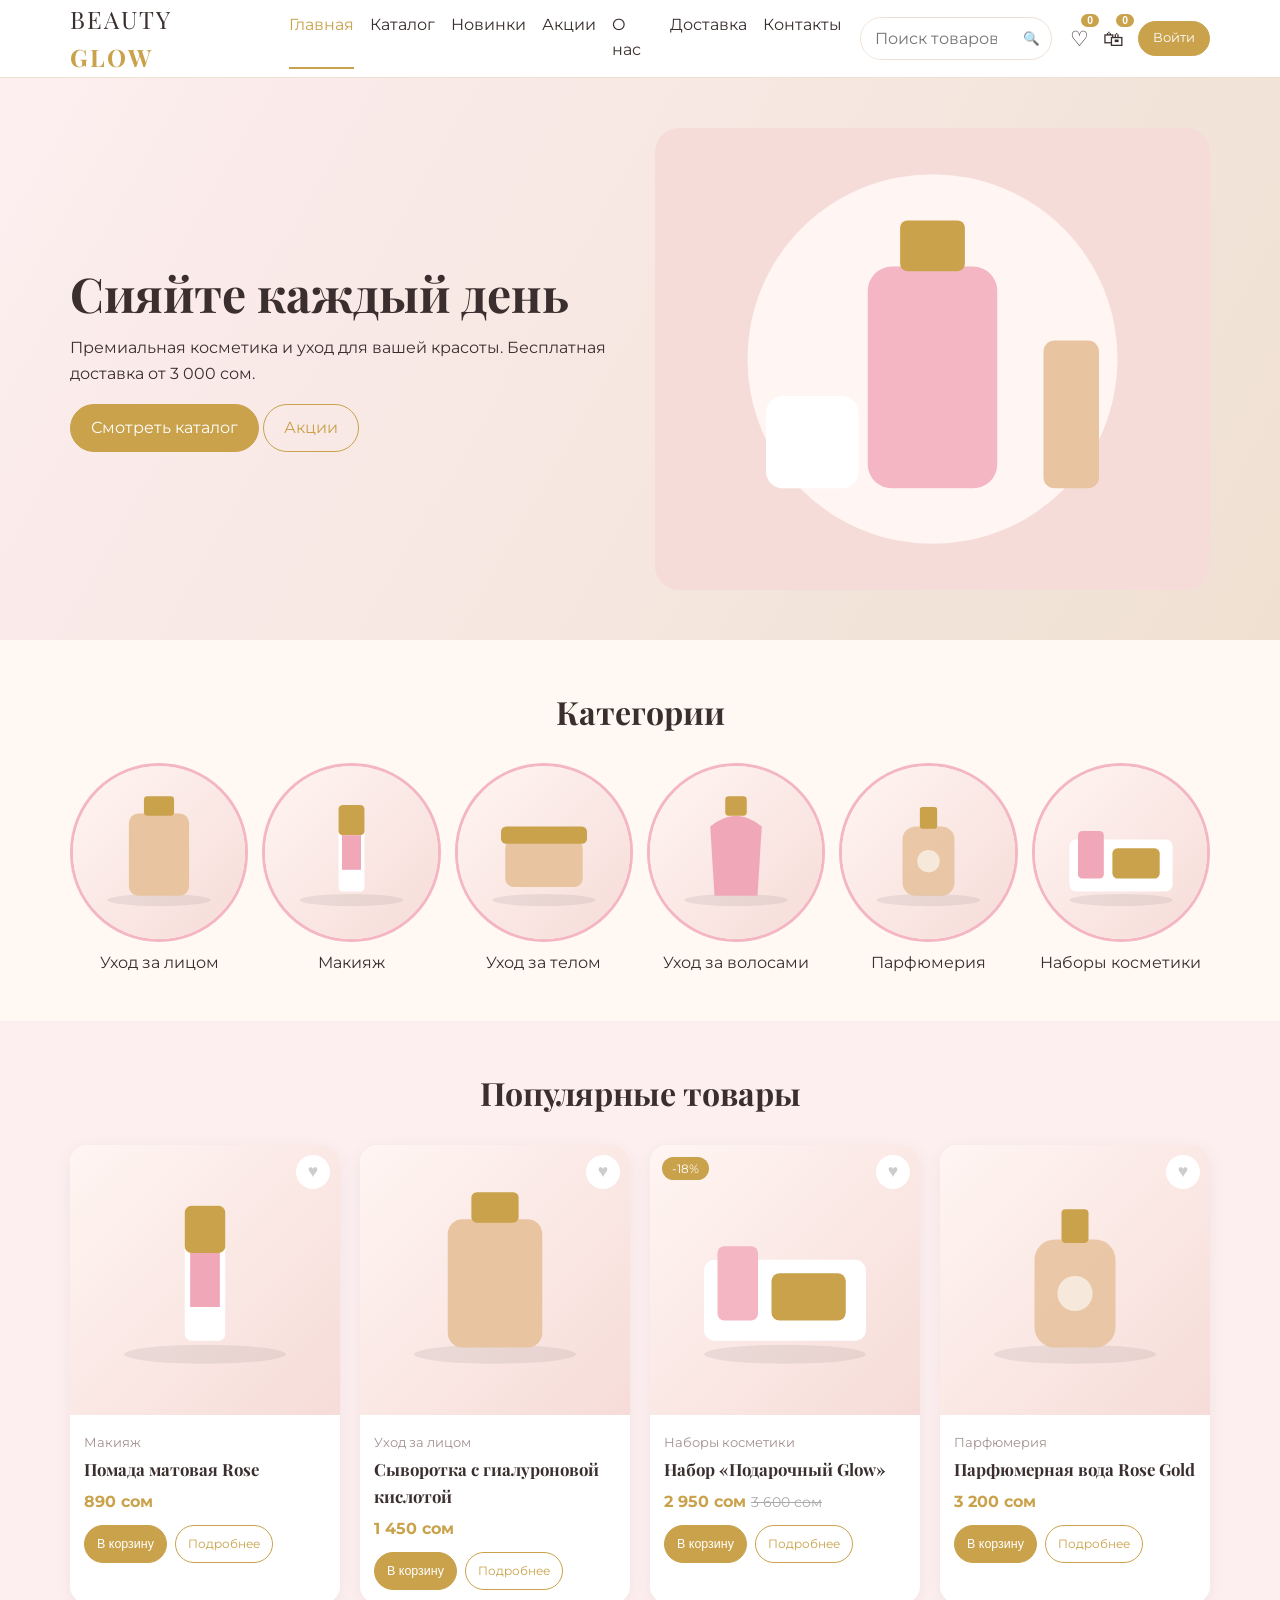
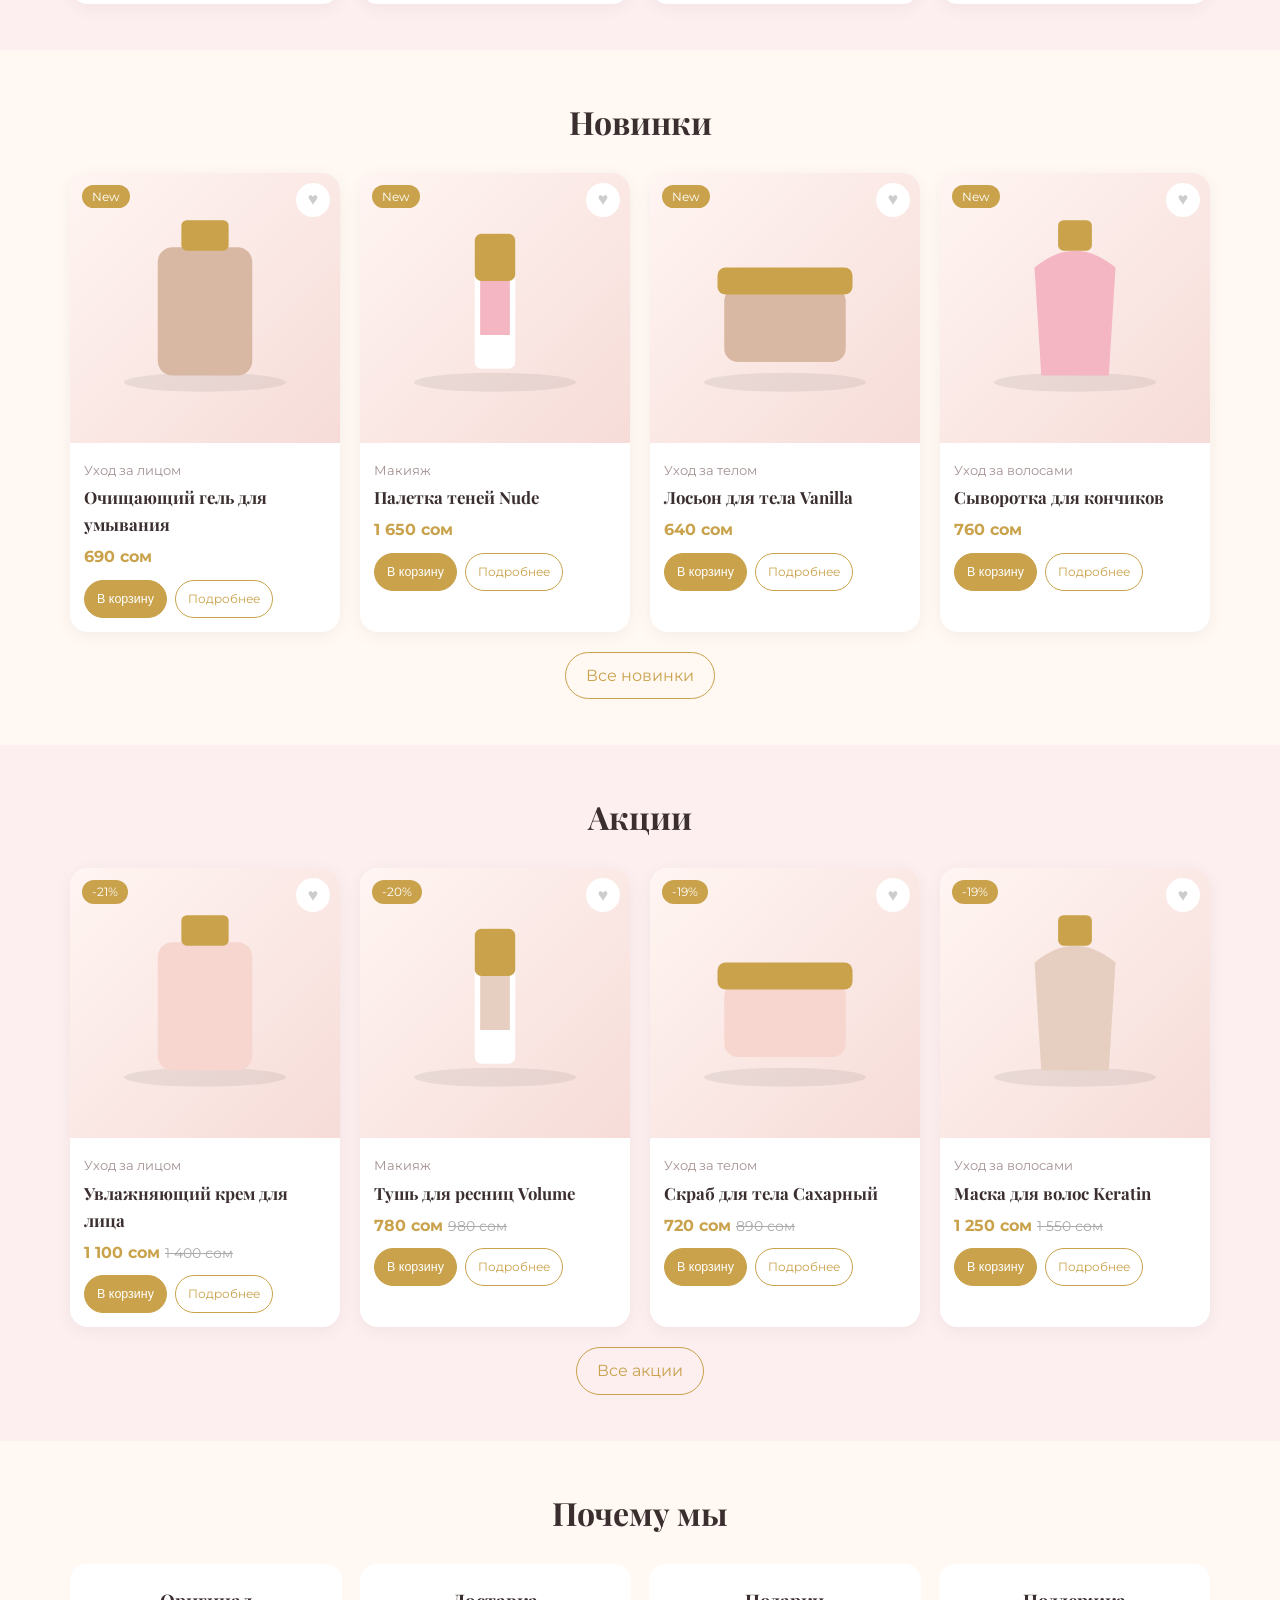
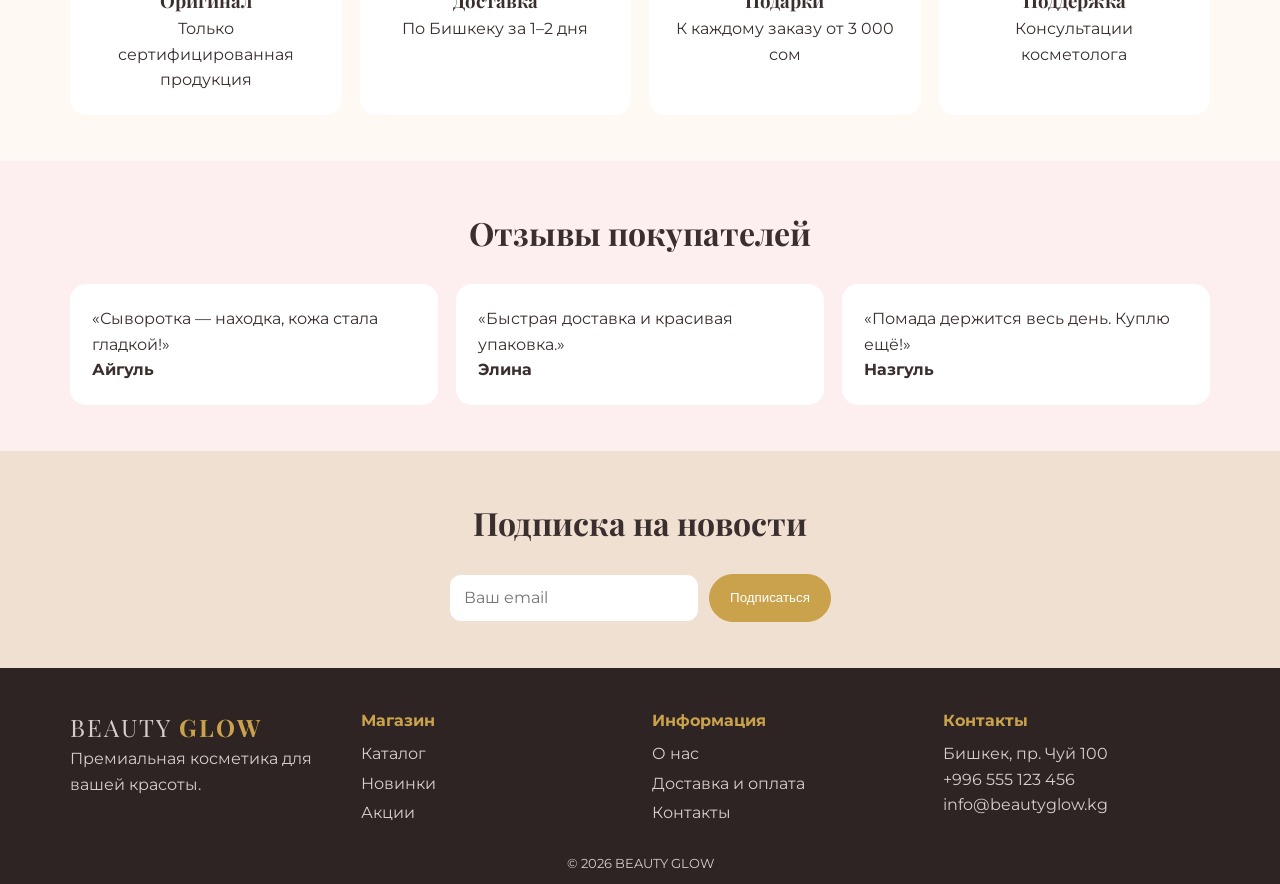
==== index.html @ 0f35cd44 "Initial project upload Co-authored-by: Copilot <223556219+Copilot@users.noreply.github.com>" ====
<!DOCTYPE html><html lang="ru"><head><meta charset="UTF-8"><meta name="viewport" content="width=device-width,initial-scale=1"><title>Главная — BEAUTY GLOW</title><link href="https://fonts.googleapis.com/css2?family=Montserrat:wght@400;600&family=Playfair+Display:wght@500;700&display=swap" rel="stylesheet"><link rel="stylesheet" href="css/style.css"></head><body data-mode=""><div id="hdr"></div><section class="hero"><div class="wrap"><div><h1>Сияйте каждый день</h1><p>Премиальная косметика и уход для вашей красоты. Бесплатная доставка от 3 000 сом.</p><a class="btn" href="catalog.html">Смотреть каталог</a> <a class="btn ghost" href="sale.html">Акции</a></div><img src="images/hero.svg" alt="Косметика BEAUTY GLOW"></div></section>
<section><div class="wrap"><h2>Категории</h2><div class="cats" id="h-cats"></div></div></section>
<section class="alt"><div class="wrap"><h2>Популярные товары</h2><div class="grid" id="h-pop"></div></div></section>
<section><div class="wrap"><h2>Новинки</h2><div class="grid" id="h-new"></div><p style="text-align:center;margin-top:20px"><a class="btn ghost" href="new.html">Все новинки</a></p></div></section>
<section class="alt"><div class="wrap"><h2>Акции</h2><div class="grid" id="h-sale"></div><p style="text-align:center;margin-top:20px"><a class="btn ghost" href="sale.html">Все акции</a></p></div></section>
<section><div class="wrap"><h2>Почему мы</h2><div class="perks"><div><h3>Оригинал</h3><p>Только сертифицированная продукция</p></div><div><h3>Доставка</h3><p>По Бишкеку за 1–2 дня</p></div><div><h3>Подарки</h3><p>К каждому заказу от 3 000 сом</p></div><div><h3>Поддержка</h3><p>Консультации косметолога</p></div></div></div></section>
<section class="alt"><div class="wrap"><h2>Отзывы покупателей</h2><div class="rev"><div><p>«Сыворотка — находка, кожа стала гладкой!»</p><b>Айгуль</b></div><div><p>«Быстрая доставка и красивая упаковка.»</p><b>Элина</b></div><div><p>«Помада держится весь день. Куплю ещё!»</p><b>Назгуль</b></div></div></div></section>
<section class="news"><div class="wrap"><h2>Подписка на новости</h2><form id="news"><input id="nemail" placeholder="Ваш email"><button class="btn">Подписаться</button></form></div></section><div id="ftr"></div><script src="js/products.js"></script><script src="js/main.js"></script></body></html>
---- css/style.css ----
:root{--p:#f4b6c2;--pl:#fdeef0;--m:#fff8f3;--b:#efe0d2;--g:#c9a24b;--t:#3a2e2e}
*{box-sizing:border-box;margin:0}body{font-family:Montserrat,Segoe UI,sans-serif;background:var(--m);color:var(--t);line-height:1.6}
h1,h2,h3,.logo{font-family:'Playfair Display',Georgia,serif}a{color:inherit;text-decoration:none}img{max-width:100%;display:block}
.wrap{max-width:1180px;margin:auto;padding:0 20px}.row{display:flex;align-items:center;gap:18px;min-height:70px}
.hdr{position:sticky;top:0;z-index:50;background:#fffffff2;border-bottom:1px solid var(--b);backdrop-filter:blur(8px)}
.logo{font-size:1.5rem;letter-spacing:2px}.logo b{color:var(--g)}nav{display:flex;gap:16px;margin-left:10px}nav a{padding:4px 0;border-bottom:2px solid transparent;transition:.2s}nav a:hover,nav a.act{border-color:var(--g);color:var(--g)}
.srch{margin-left:auto;display:flex;border:1px solid var(--b);border-radius:30px;overflow:hidden;background:#fff}.srch input{border:0;padding:8px 14px;outline:0;width:150px}.srch button{border:0;background:none;padding:0 12px;cursor:pointer}
.icons{display:flex;align-items:center;gap:14px;font-size:1.3rem}.icons a{position:relative}.icons i{position:absolute;top:-8px;right:-10px;background:var(--g);color:#fff;font:600 .65rem sans-serif;border-radius:10px;padding:1px 6px}.burger{display:none;background:none;border:0;font-size:1.6rem}
.btn{display:inline-block;background:var(--g);color:#fff;border:1px solid var(--g);padding:10px 20px;border-radius:30px;cursor:pointer;font:600 .85rem inherit;transition:.25s}.btn:hover{transform:translateY(-2px);box-shadow:0 6px 16px #c9a24b55}.btn.ghost{background:transparent;color:var(--g)}.btn.dark{background:var(--t);border-color:var(--t)}.btn.sm{padding:6px 14px;font-size:.8rem}
.hero{background:linear-gradient(120deg,var(--pl),var(--b));padding:50px 0}.hero .wrap{display:grid;grid-template-columns:1fr 1fr;align-items:center;gap:30px}.hero h1{font-size:3rem;line-height:1.15;margin-bottom:14px}.hero .btn{margin-top:18px}.hero img{border-radius:24px;animation:fl 5s ease-in-out infinite}@keyframes fl{50%{transform:translateY(-10px)}}
section{padding:46px 0}h2{font-size:2rem;text-align:center;margin-bottom:26px}.sub{text-align:center;margin:-16px 0 24px;color:#8a7a7a}
.grid{display:grid;grid-template-columns:repeat(4,1fr);gap:20px}.grid4{display:grid;grid-template-columns:repeat(4,1fr);gap:24px}.cats{display:grid;grid-template-columns:repeat(6,1fr);gap:14px}
.cat{text-align:center;transition:.3s}.cat:hover{transform:translateY(-5px)}.cat img{border-radius:50%;border:3px solid var(--p);margin-bottom:8px}
.card{position:relative;background:#fff;border-radius:18px;overflow:hidden;box-shadow:0 4px 18px #0000000d;transition:.3s}.card:hover{transform:translateY(-6px);box-shadow:0 12px 28px #c9a24b30}.card .img{display:block;overflow:hidden}.card img{transition:.5s}.card:hover img{transform:scale(1.07)}
.tag{position:absolute;top:12px;left:12px;background:var(--g);color:#fff;font-size:.75rem;padding:2px 10px;border-radius:12px}.heart{position:absolute;top:10px;right:10px;border:0;background:#fff;width:34px;height:34px;border-radius:50%;cursor:pointer;color:#ccc;font-size:1.1rem}.heart.on{color:#e0507a}
.info{padding:14px}.info small{color:#a39090}.info h3{font-size:1.05rem;margin:2px 0}.price{font-weight:700;color:var(--g);margin:6px 0 10px}.price s{color:#aaa;font-weight:400;font-size:.85em}.price.big{font-size:1.6rem}.btns{display:flex;gap:8px;flex-wrap:wrap}.card .btn{padding:8px 12px;font-size:.78rem}
.perks{display:grid;grid-template-columns:repeat(4,1fr);gap:18px;text-align:center}.perks div,.rev div{background:#fff;padding:22px;border-radius:16px}
.rev{display:grid;grid-template-columns:repeat(3,1fr);gap:18px}.alt{background:var(--pl)}
.news{background:var(--b);text-align:center}.news form{display:flex;justify-content:center;gap:10px;flex-wrap:wrap}input,select,textarea{padding:10px 14px;border:1px solid var(--b);border-radius:12px;font:inherit;background:#fff}
.filters{display:flex;gap:10px;flex-wrap:wrap;margin-bottom:18px}.filters input[type=number]{width:120px}
.ftr{background:#2e2424;color:#d8cccc;padding:40px 0 10px}.ftr a{display:block;margin:4px 0}.ftr h4{color:var(--g);margin-bottom:8px}.copy{text-align:center;margin-top:24px;font-size:.8rem}
#product{display:grid;grid-template-columns:1fr 1fr;gap:40px;padding:40px 0}.pimg img{border-radius:20px}.qty{display:inline-flex;align-items:center;gap:12px;margin:14px 0}.qty button{width:32px;height:32px;border-radius:50%;border:1px solid var(--g);background:#fff;cursor:pointer}
.crow,.srow{display:flex;align-items:center;gap:16px;background:#fff;padding:12px;border-radius:14px;margin-bottom:10px}.srow{justify-content:space-between}.crow img{width:70px;border-radius:10px}.grow{flex:1}.x{border:0;background:none;cursor:pointer;color:#c33}.total{text-align:right;font-size:1.3rem;margin:16px 0}
.empty{text-align:center;padding:50px 20px;grid-column:1/-1}.empty p{margin-bottom:16px}.ok{background:#fff;border-radius:20px}
.box{max-width:560px;margin:auto;background:#fff;padding:28px;border-radius:20px}.box form{display:grid;gap:12px}.two{display:grid;grid-template-columns:1fr 1fr;gap:30px}.page{padding:40px 0;min-height:60vh}.page h1{margin-bottom:18px}.page p{margin-bottom:12px}
.tabs{display:flex;gap:8px;margin-bottom:14px}.toast{position:fixed;bottom:24px;left:50%;transform:translate(-50%,20px);background:var(--t);color:#fff;padding:12px 22px;border-radius:30px;opacity:0;transition:.3s;z-index:99}.toast.show{opacity:1;transform:translate(-50%,0)}
@media(max-width:900px){.grid,.grid4,.perks{grid-template-columns:repeat(2,1fr)}.cats{grid-template-columns:repeat(3,1fr)}.hero .wrap,#product,.two,.rev{grid-template-columns:1fr}.hero h1{font-size:2.2rem}.burger{display:block}nav{display:none;position:absolute;top:70px;left:0;right:0;background:#fff;flex-direction:column;padding:16px 20px;margin:0}nav.open{display:flex}.srch{display:none}.icons{margin-left:auto}}
@media(max-width:520px){.grid{grid-template-columns:1fr}.crow{flex-wrap:wrap}}
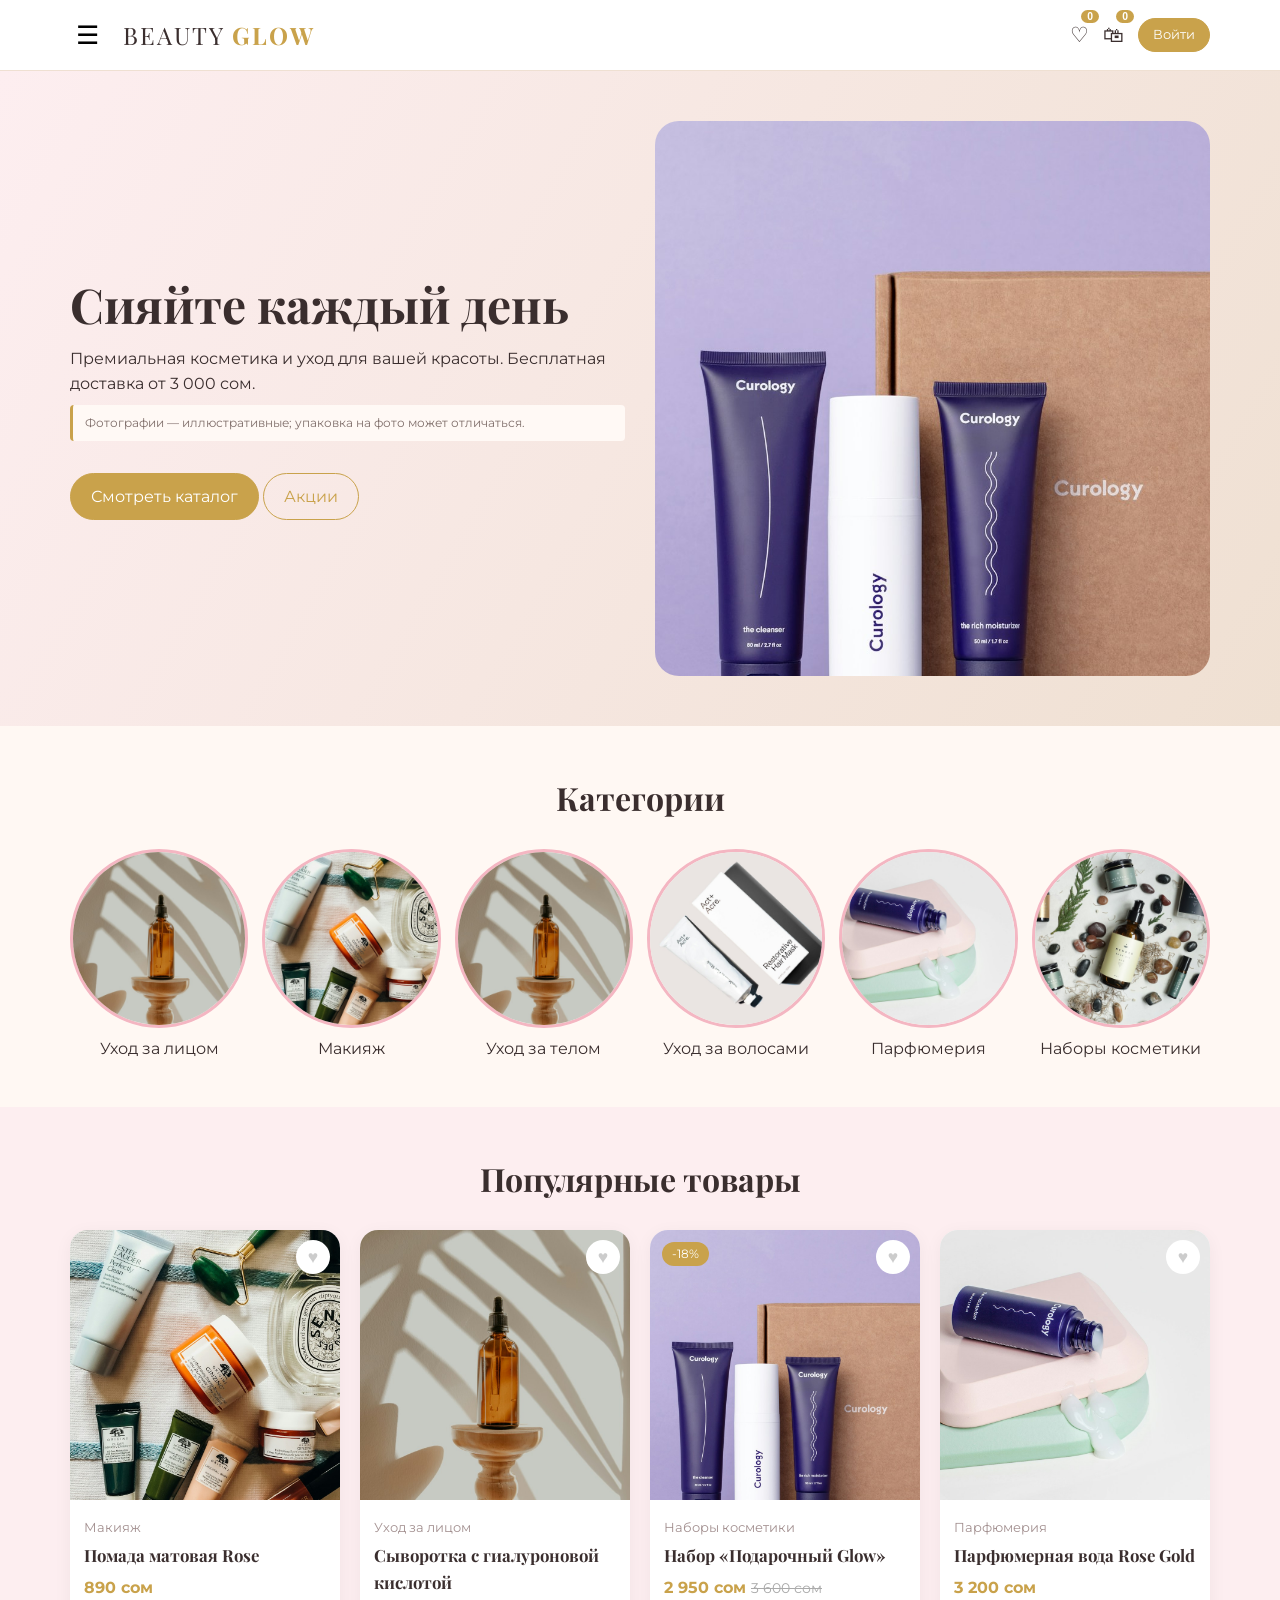
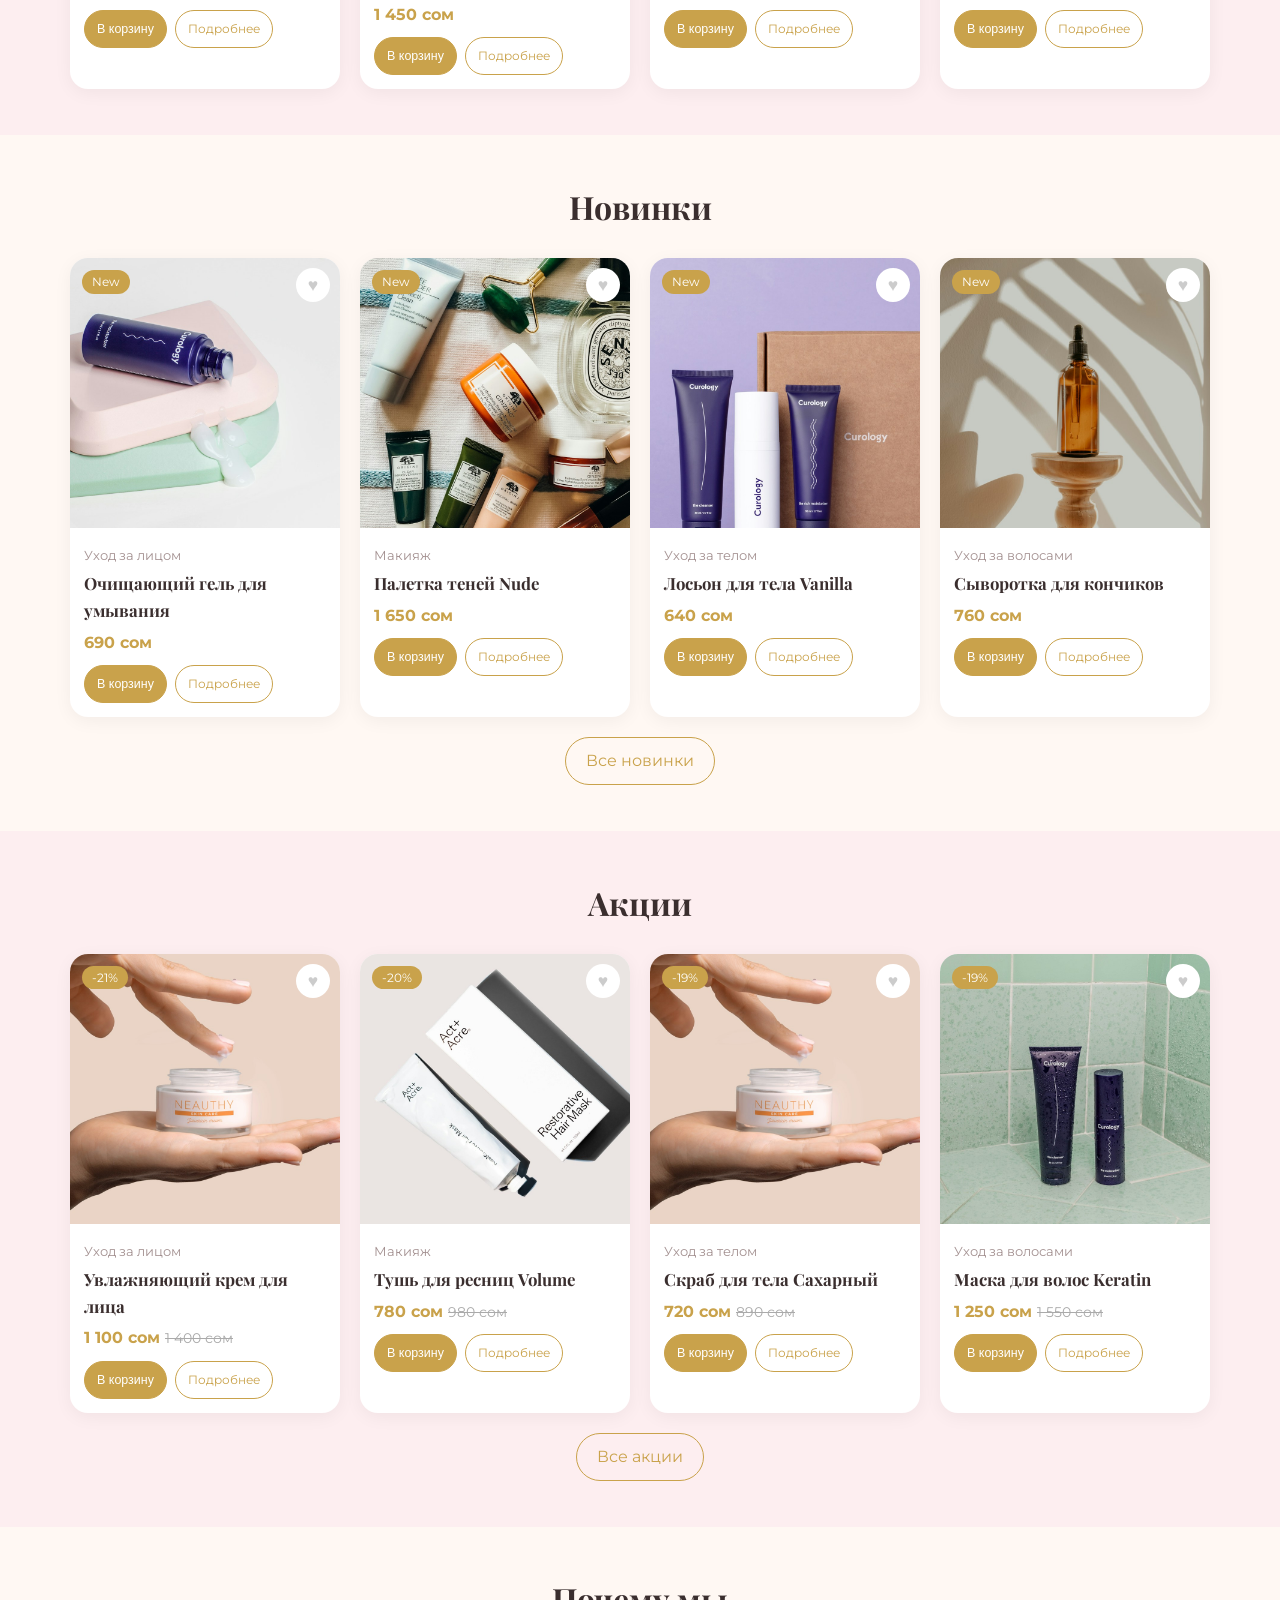
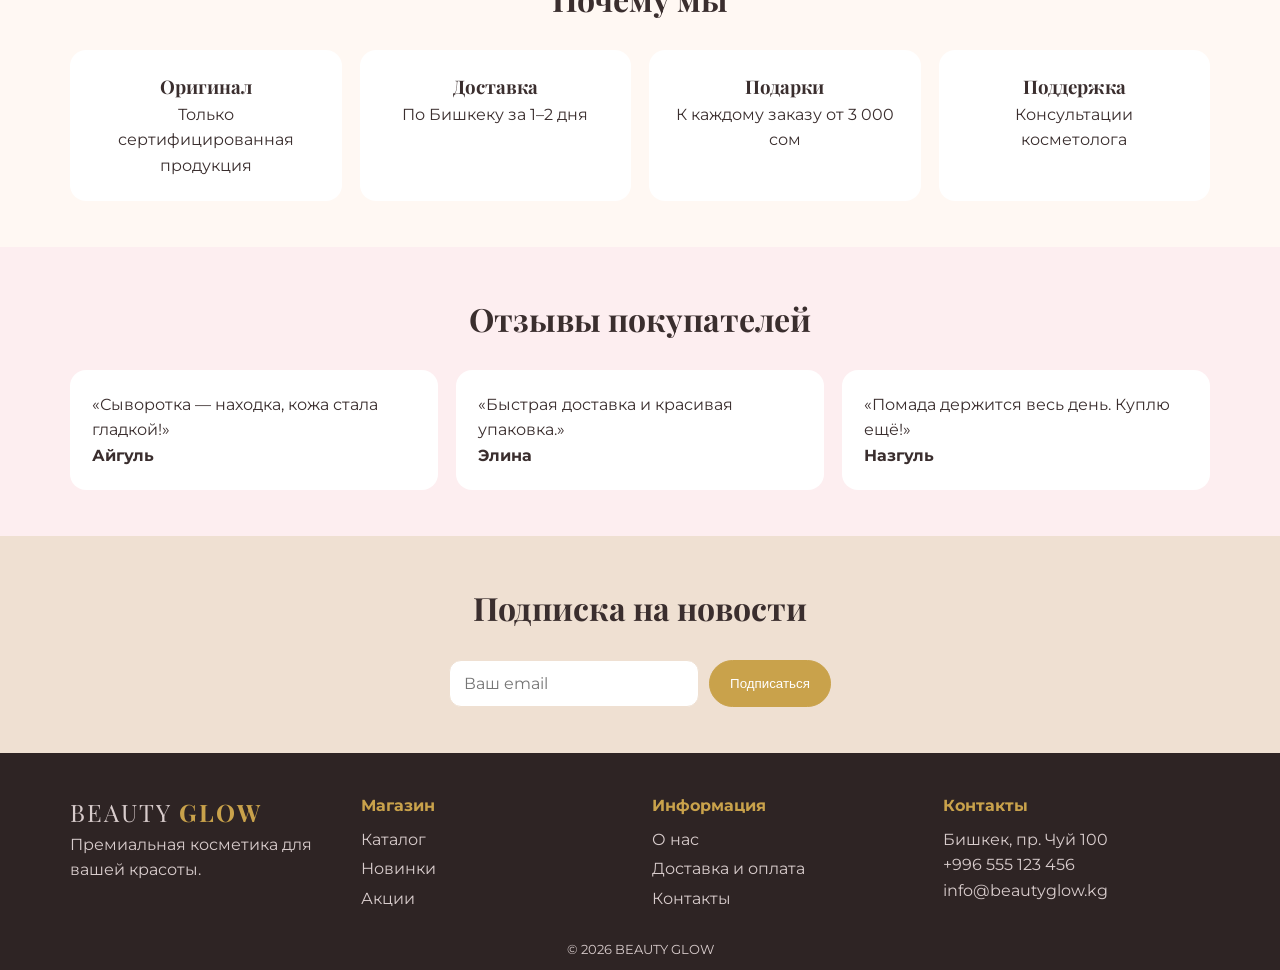
==== commit 61f38177: "Publish BEAUTY GLOW storefront Co-authored-by: Copilot <223556219+Copilot@users.noreply.github.com>" ====
--- a/index.html
+++ b/index.html
@@ -1,4 +1,4 @@
-<!DOCTYPE html><html lang="ru"><head><meta charset="UTF-8"><meta name="viewport" content="width=device-width,initial-scale=1"><title>Главная — BEAUTY GLOW</title><link href="https://fonts.googleapis.com/css2?family=Montserrat:wght@400;600&family=Playfair+Display:wght@500;700&display=swap" rel="stylesheet"><link rel="stylesheet" href="css/style.css"></head><body data-mode=""><div id="hdr"></div><section class="hero"><div class="wrap"><div><h1>Сияйте каждый день</h1><p>Премиальная косметика и уход для вашей красоты. Бесплатная доставка от 3 000 сом.</p><a class="btn" href="catalog.html">Смотреть каталог</a> <a class="btn ghost" href="sale.html">Акции</a></div><img src="images/hero.svg" alt="Косметика BEAUTY GLOW"></div></section>
+<!DOCTYPE html><html lang="ru"><head><meta charset="UTF-8"><meta name="viewport" content="width=device-width,initial-scale=1"><title>Главная — BEAUTY GLOW</title><link href="https://fonts.googleapis.com/css2?family=Montserrat:wght@400;600&family=Playfair+Display:wght@500;700&display=swap" rel="stylesheet"><link rel="stylesheet" href="css/style.css"></head><body data-mode=""><div id="hdr"></div><section class="hero"><div class="wrap"><div><h1>Сияйте каждый день</h1><p>Премиальная косметика и уход для вашей красоты. Бесплатная доставка от 3 000 сом.</p><p class="photo-note">Фотографии — иллюстративные; упаковка на фото может отличаться.</p><a class="btn" href="catalog.html">Смотреть каталог</a> <a class="btn ghost" href="sale.html">Акции</a></div><img src="images/stock/stock10.jpg" alt="Иллюстративная фотография косметических средств"></div></section>
 <section><div class="wrap"><h2>Категории</h2><div class="cats" id="h-cats"></div></div></section>
 <section class="alt"><div class="wrap"><h2>Популярные товары</h2><div class="grid" id="h-pop"></div></div></section>
 <section><div class="wrap"><h2>Новинки</h2><div class="grid" id="h-new"></div><p style="text-align:center;margin-top:20px"><a class="btn ghost" href="new.html">Все новинки</a></p></div></section>
--- a/css/style.css
+++ b/css/style.css
@@ -18,11 +18,13 @@
 .rev{display:grid;grid-template-columns:repeat(3,1fr);gap:18px}.alt{background:var(--pl)}
 .news{background:var(--b);text-align:center}.news form{display:flex;justify-content:center;gap:10px;flex-wrap:wrap}input,select,textarea{padding:10px 14px;border:1px solid var(--b);border-radius:12px;font:inherit;background:#fff}
 .filters{display:flex;gap:10px;flex-wrap:wrap;margin-bottom:18px}.filters input[type=number]{width:120px}
+.photo-note{font-size:.78rem;color:#806f6b;background:#fff9f5;border-left:3px solid var(--g);padding:8px 12px;border-radius:4px;margin:8px 0 14px}
 .ftr{background:#2e2424;color:#d8cccc;padding:40px 0 10px}.ftr a{display:block;margin:4px 0}.ftr h4{color:var(--g);margin-bottom:8px}.copy{text-align:center;margin-top:24px;font-size:.8rem}
 #product{display:grid;grid-template-columns:1fr 1fr;gap:40px;padding:40px 0}.pimg img{border-radius:20px}.qty{display:inline-flex;align-items:center;gap:12px;margin:14px 0}.qty button{width:32px;height:32px;border-radius:50%;border:1px solid var(--g);background:#fff;cursor:pointer}
 .crow,.srow{display:flex;align-items:center;gap:16px;background:#fff;padding:12px;border-radius:14px;margin-bottom:10px}.srow{justify-content:space-between}.crow img{width:70px;border-radius:10px}.grow{flex:1}.x{border:0;background:none;cursor:pointer;color:#c33}.total{text-align:right;font-size:1.3rem;margin:16px 0}
 .empty{text-align:center;padding:50px 20px;grid-column:1/-1}.empty p{margin-bottom:16px}.ok{background:#fff;border-radius:20px}
 .box{max-width:560px;margin:auto;background:#fff;padding:28px;border-radius:20px}.box form{display:grid;gap:12px}.two{display:grid;grid-template-columns:1fr 1fr;gap:30px}.page{padding:40px 0;min-height:60vh}.page h1{margin-bottom:18px}.page p{margin-bottom:12px}
 .tabs{display:flex;gap:8px;margin-bottom:14px}.toast{position:fixed;bottom:24px;left:50%;transform:translate(-50%,20px);background:var(--t);color:#fff;padding:12px 22px;border-radius:30px;opacity:0;transition:.3s;z-index:99}.toast.show{opacity:1;transform:translate(-50%,0)}
-@media(max-width:900px){.grid,.grid4,.perks{grid-template-columns:repeat(2,1fr)}.cats{grid-template-columns:repeat(3,1fr)}.hero .wrap,#product,.two,.rev{grid-template-columns:1fr}.hero h1{font-size:2.2rem}.burger{display:block}nav{display:none;position:absolute;top:70px;left:0;right:0;background:#fff;flex-direction:column;padding:16px 20px;margin:0}nav.open{display:flex}.srch{display:none}.icons{margin-left:auto}}
-@media(max-width:520px){.grid{grid-template-columns:1fr}.crow{flex-wrap:wrap}}
+@media(max-width:1300px){.burger{display:block}nav{display:none;position:absolute;top:70px;left:0;right:0;background:#fff;flex-direction:column;padding:16px 20px;margin:0}nav.open{display:flex}.srch{display:none}.icons{margin-left:auto}}
+@media(max-width:900px){.grid,.grid4,.perks{grid-template-columns:repeat(2,1fr)}.cats{grid-template-columns:repeat(3,1fr)}.hero .wrap,#product,.two,.rev{grid-template-columns:1fr}.hero h1{font-size:2.2rem}}
+@media(max-width:520px){.grid,.grid4{grid-template-columns:1fr}.crow{flex-wrap:wrap}}
